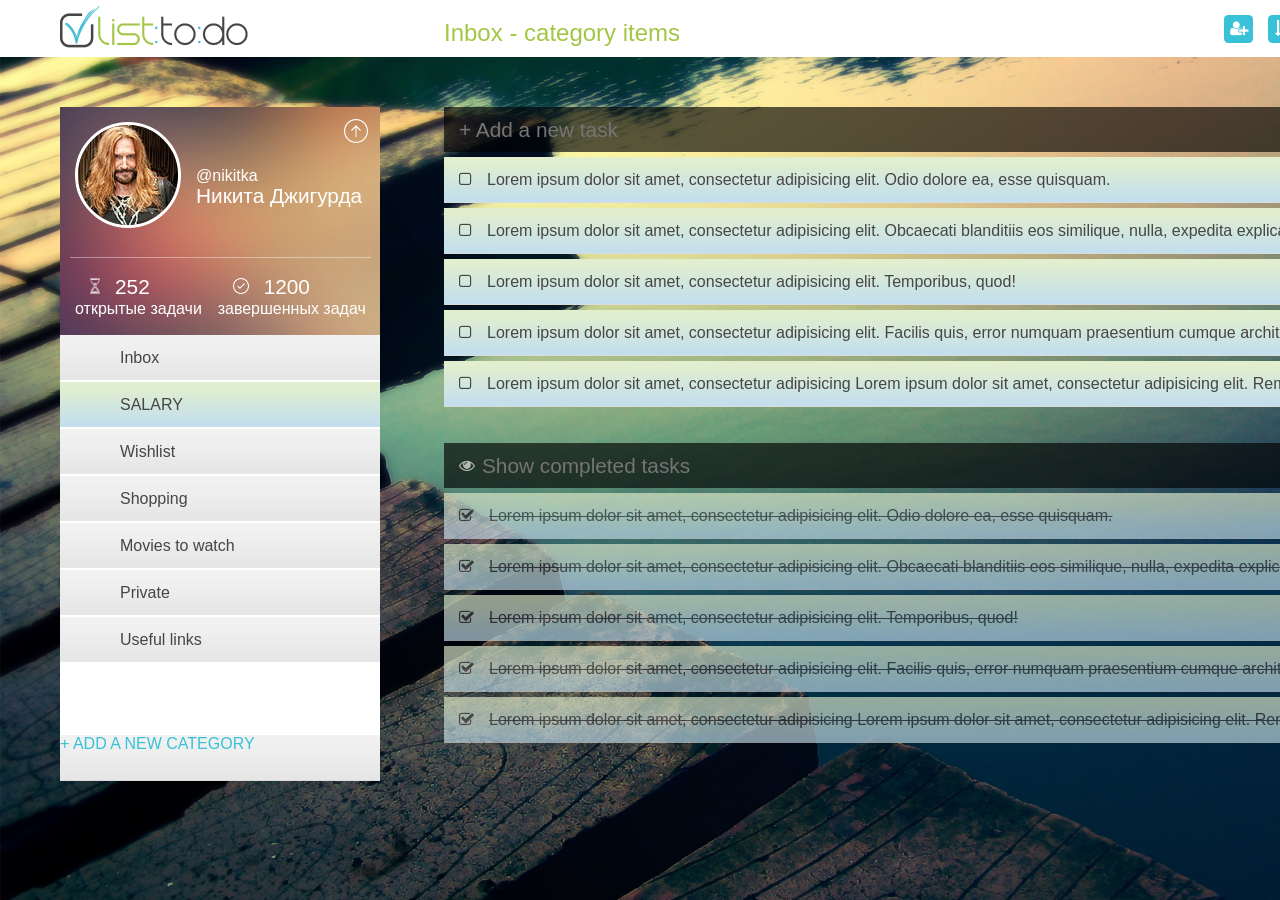
==== index.html @ cacc38ab "Merge branch 'master' into develop_dima" ====
<!DOCTYPE html>
<html lang="en">
<head>
	<meta charset="UTF-8">
	<title>list:to:do</title>
	<link rel="stylesheet" href="style.css">
	<link rel="shortcut icon" href="images/favicon.ico" type="image/x-icon" />
	<link rel="stylesheet" href="https://maxcdn.bootstrapcdn.com/font-awesome/4.4.0/css/font-awesome.min.css">
</head>
<body>
	<header>
		<div class="container">
			<div class="left_sidebar">
				<a href="index.html">
					<img src="images/logo.png" alt="logotype">
				</a>
			</div>
			<div class="workarea">
				<h1>Inbox - category items</h1>
				<div class="right_top_sidebar">
					<i class="fa fa-user-plus"></i>
					<i class="fa fa-sort-alpha-asc"></i>
					<i class="fa fa-ellipsis-h"></i>
				</div>
			</div>
		</div>
	</header>
	<div class="container">
		<div class="left_sidebar">
			<div class="profile_info">
				<div class="profile_photo">
					<a href="#" class="profile_img"><img src="images/nikitka.jpg" alt="profile_img"></a>
					<a href="#" class="toggle_profile"><img src="images/arrow_up.png" alt=""></a>
				</div>
				<div class="user_name">
					<span>@nikitka</span>
					<h1>Никита Джигурда</h1>
				</div>
				<div class="additional_info">
					<div class="left_add">
						<img src="images/sand.png" alt=""><b>252</b><br>
						<span>открытые задачи</span>
					</div>
					<div class="right_add">
						<img src="images/round.png" alt=""><b>1200</b><br>
						<span>завершенных задач</span>
					</div>
				</div>
			</div>
			<div class="categories">
				<ul>
					<li>
						<div>Inbox</div>
					</li>
					<li class="active_category">
						<div>Salary</div>
					</li>
					<li>
						<div>Wishlist</div>
					</li>
					<li>
						<div>Shopping</div>
					</li>
					<li>
						<div>Movies to watch</div>
					</li>
					<li>
						<div>Private</div>
					</li>
					<li>
						<div>Useful links</div>
					</li>
				</ul>
			</div>
			<div class="add_category">
				<a href="#">
					+ add a new category
				</a>				
			</div>
		</div>
		<div class="workarea">
			<div class="main">
				<div>
					<input type="text" name="add_task" class="add_task" placeholder="+ Add a new task">
					<ul class="incoming">
						<li>
							<div id="inbox"><i class="fa fa-square-o"></i>Lorem ipsum dolor sit amet, consectetur adipisicing elit. Odio dolore ea, esse quisquam. </div>
						</li>
						<li>
							<div><i class="fa fa-square-o"></i>Lorem ipsum dolor sit amet, consectetur adipisicing elit. Obcaecati blanditiis eos similique, nulla, expedita explicabo.</div>
						</li>
						<li>
							<div><i class="fa fa-square-o"></i>Lorem ipsum dolor sit amet, consectetur adipisicing elit. Temporibus, quod!</div>
						</li>
						<li>
							<div><i class="fa fa-square-o"></i>Lorem ipsum dolor sit amet, consectetur adipisicing elit. Facilis quis, error numquam praesentium cumque architecto.</div>
						</li>
						<li>
							<div><i class="fa fa-square-o"></i>Lorem ipsum dolor sit amet, consectetur adipisicing Lorem ipsum dolor sit amet, consectetur adipisicing elit. Rem, totam.</div>
						</li>
					</ul><br>
					<i class="fa fa-eye"></i><input type="text" name="add_task" class="display_task" placeholder="Show completed tasks">
					<ul class="completed">
						<li>
							<div><i class="fa fa-check-square-o"></i>Lorem ipsum dolor sit amet, consectetur adipisicing elit. Odio dolore ea, esse quisquam. </div>
						</li>
						<li>
							<div><i class="fa fa-check-square-o"></i>Lorem ipsum dolor sit amet, consectetur adipisicing elit. Obcaecati blanditiis eos similique, nulla, expedita explicabo.</div>
						</li>
						<li>
							<div><i class="fa fa-check-square-o"></i>Lorem ipsum dolor sit amet, consectetur adipisicing elit. Temporibus, quod!</div>
						</li>
						<li>
							<div><i class="fa fa-check-square-o"></i>Lorem ipsum dolor sit amet, consectetur adipisicing elit. Facilis quis, error numquam praesentium cumque architecto.</div>
						</li>
						<li>
							<div><i class="fa fa-check-square-o"></i>Lorem ipsum dolor sit amet, consectetur adipisicing Lorem ipsum dolor sit amet, consectetur adipisicing elit. Rem, totam.</div>
						</li>
					</ul><br>
				</div>
				<div>
					
				</div>
			</div>
			<div class="right_sidebar">
			
			</div>
		</div>
	</div>
</body>
</html>
---- style.css ----
/* --- CSS reset --- */

body, div, dl, dt, dd, ul, ol, li, h1, h2, h3, h4, h5, h6, pre,  
form, fieldset, input, p, blockquote, table, th, td, embed, object { 
  padding: 0; 
  margin: 0;  
  } 
table { 
  border-collapse: collapse; 
  border-spacing: 0; 
  } 
fieldset, img, abbr { 
  border: 0; 
  } 
address, caption, cite, code, dfn, em,  
h1, h2, h3, h4, h5, h6, strong, th, var { 
  font-weight: normal; 
  font-style: normal; 
  } 
ul { 
  list-style: none; 
  } 
caption, th { 
  text-align: left; 
  } 
h1, h2, h3, h4, h5, h6 { 
  font-size: 1.0em; 
  } 
q:before, q:after { 
  content: ''; 
  } 
a, ins { 
  text-decoration: none; 
  } 


/* --- end reset --- */

@import url(http://fonts.googleapis.com/css?family=Roboto+Condensed:400,300,700,400italic&subset=latin,cyrillic-ext);

body {
	font-family: 'Roboto Condensed', sans-serif;
	color: #39C2D7;
	background: url(images/wp.jpg) #fff  no-repeat fixed;
	background-size: cover;
	min-width: 1400px;
}

header {
	background: #fff;
	margin-bottom: 50px;
	width: 100%;
	float: left;
}

.container {
	position: relative;
	width: 1280px;
	left: 50%;
	margin-left: -640px;
}

.left_sidebar {
	float: left;
	width: 25%;
	background: #fff;
	margin-right: 5%;
}

header .left_sidebar img {
	padding: 5px 0;
}

.workarea {
	background: #fff;
	width: 70%;
	float: left;
}

.workarea h1 {
	font-weight: 300;
	font-size: 1.5em;
	float: left;
	margin-top: 19px;
	color: #A3C644;
}

.right_top_sidebar {
	float: right;
	margin: 0;
}

.right_top_sidebar i {
	margin: 15px 0 0 10px ;
	height: 21px;
	width: 23px;
	color: #fff;
	padding: 5px 3px 2px;
	text-align: center;
	vertical-align: center;
	background: #39C2D7;
	border-radius: 15%;
}

.right_top_sidebar i:hover {
	background: #A3C644;
}

.right_sidebar {
	display: none;
	float: right;
	width: 75%;
}

.profile_info {
	background: url(images/profile_bg.jpg) no-repeat;
	background-size: cover;
	width: 100%;
	color: #fff;
	font-weight: lighter;
	float: left;
	clear: left;
}

.profile_img {
	float: left;
}

.profile_img img {
	width: 100px;
	height: 100px;
	border-radius: 150px;
	-webkit-border-radius: 150px;
	-moz-border-radius: 150px;
	border: 3px solid #fff;
	margin: 15px;
}

.toggle_profile img {
	float: right;
	margin: 12px;
}

.user_name {
	float: left;
	padding-top: 12px;
}

.user_name h1 {
	font-size: 1.3em;
	font-weight: lighter;
	line-height:  22px;
}

.additional_info {
	float: left;
	border-top: 1px solid rgba(255, 255, 255, .4);
	clear: left;
	margin: 10px;
	width: 94%;
	font-size: 1em;
}

.additional_info b {
	font-weight: lighter;
	font-size: 1.3em;
}

.additional_info img {
	margin: 5px 15px 0 15px;
}

.left_add, .right_add {
	line-height: 20px;
	margin: 15px 5px 6px 5px;
}

.left_add {
	float:left;
}

.right_add {
	float:right;
}

.categories {
	clear: left;
	min-height: 400px;
}

.categories li {
	background: url(images/gradient.png);
	color: #464547;
	font-weight: lighter;
	line-height: 45px;
	margin-top: 2px;
	padding-left: 60px;
}

.categories li:hover {
	text-transform: uppercase;
	color: #A3C644;
}

.add_category a{
	background: url(images/gradient.png);
	display: inline-block;
	width: 100%;
	height: 46px;
	color: #39C2D7;
	text-transform: uppercase;
}

li.active_category {
	background: url(images/act_gradient.png);
	text-transform: uppercase;
}

.workarea {
	background: none;
}

.add_task, .display_task {
	background: rgba(0, 0 , 0 , .65);
	height: 45px;
	border: none;
	color: #fff;
	padding-left: 15px;
	font-size: 1.3em;
	width: 100%;
}

input.display_task::-webkit-input-placeholder { /* WebKit browsers */
	padding-left: 23px;
}
input.display_task:-moz-placeholder { /* Mozilla Firefox 4 to 18 */

}
input.display_task::-moz-placeholder { /* Mozilla Firefox 19+ */
  line-height: 1.5em;
}
input.display_task:-ms-input-placeholder { /* Internet Explorer 10+ */
  line-height: 1.5em;
}

.add_task:focus, .display_task:focus {
	outline: 0;
	color: rgba(57,194,215, .8);
	box-shadow: 0 0 10px rgb(57,194,215);
}

.incoming li {
	background: url(images/act_gradient.png);
	height: 46px;
	margin-top: 5px;
	line-height: 45px;
	padding-left: 15px;
	width: 100%;
	color: #464547;
}

.incoming i {
	margin-right: 15px;
}

.completed li {
	opacity: 0.65;	
	background: url(images/act_gradient.png);
	height: 46px;
	margin-top: 5px;
	line-height: 45px;
	padding-left: 15px;
	width: 100%;
	color: #464547;
	text-decoration: line-through;
}

.completed i {
	margin-right: 15px;
}

i.fa-eye {
	color: #fff;
	top: 32px;
	left: 15px;
	position: relative;
	color: rgba(255, 255, 255, .65);
}
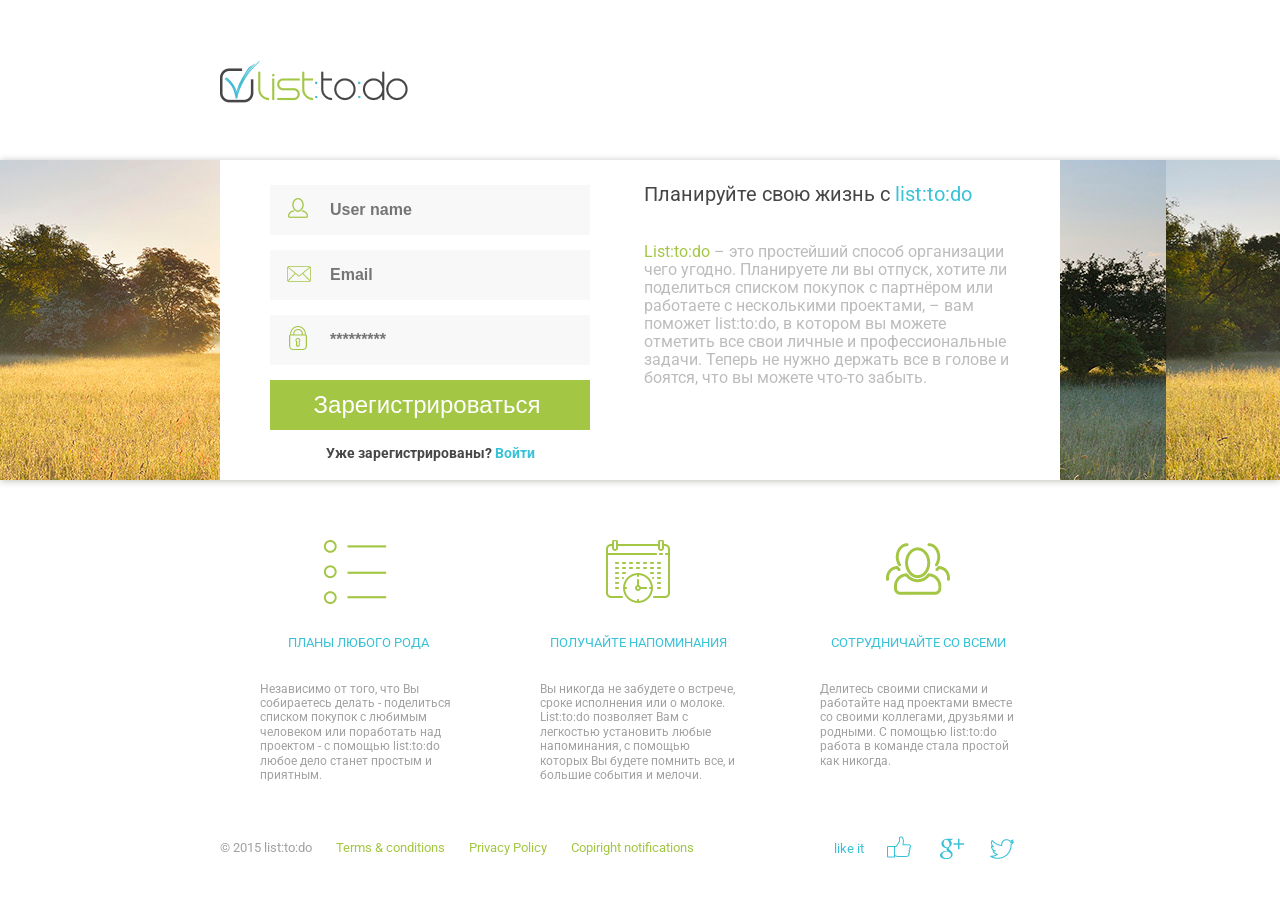
==== commit 977f2ebc: "login page added" ====
--- a/index.html
+++ b/index.html
@@ -3,129 +3,60 @@
 <head>
 	<meta charset="UTF-8">
 	<title>list:to:do</title>
-	<link rel="stylesheet" href="style.css">
+	<link rel="stylesheet" href="main.css">
+	<link href='http://fonts.googleapis.com/css?family=Roboto' rel='stylesheet' type='text/css'>
 	<link rel="shortcut icon" href="images/favicon.ico" type="image/x-icon" />
-	<link rel="stylesheet" href="https://maxcdn.bootstrapcdn.com/font-awesome/4.4.0/css/font-awesome.min.css">
 </head>
 <body>
-	<header>
-		<div class="container">
-			<div class="left_sidebar">
-				<a href="index.html">
-					<img src="images/logo.png" alt="logotype">
-				</a>
-			</div>
-			<div class="workarea">
-				<h1>Inbox - category items</h1>
-				<div class="right_top_sidebar">
-					<i class="fa fa-user-plus"></i>
-					<i class="fa fa-sort-alpha-asc"></i>
-					<i class="fa fa-ellipsis-h"></i>
-				</div>
-			</div>
-		</div>
-	</header>
-	<div class="container">
-		<div class="left_sidebar">
-			<div class="profile_info">
-				<div class="profile_photo">
-					<a href="#" class="profile_img"><img src="images/nikitka.jpg" alt="profile_img"></a>
-					<a href="#" class="toggle_profile"><img src="images/arrow_up.png" alt=""></a>
-				</div>
-				<div class="user_name">
-					<span>@nikitka</span>
-					<h1>Никита Джигурда</h1>
-				</div>
-				<div class="additional_info">
-					<div class="left_add">
-						<img src="images/sand.png" alt=""><b>252</b><br>
-						<span>открытые задачи</span>
-					</div>
-					<div class="right_add">
-						<img src="images/round.png" alt=""><b>1200</b><br>
-						<span>завершенных задач</span>
-					</div>
-				</div>
-			</div>
-			<div class="categories">
+	<div class="header"><img src="images/logo.png" alt=""></div>
+	<div class="center">
+		<div class="center-container">
+			<div class="register-form">
+				<input type="text" placeholder="User name" \>
+				<input type="email" placeholder="Email" \>
+				<input type="password" placeholder="*********" \>
+				<input type="Submit" value="Зарегистрироваться" class="submit"\>
+				<div class = "question">Уже зарегистрированы? <a href="">Войти</a></div>
+			</div><!-- .login-form -->
+			<div class="info">
+				<h1>Планируйте свою жизнь с <span>list:to:do</span></h1>
+				<p><span>List:to:do</span> – это простейший способ организации чего угодно. Планируете ли вы отпуск, хотите ли поделиться списком покупок с партнёром или работаете с несколькими проектами, – вам поможет list:to:do, в котором вы можете отметить все свои личные и профессиональные задачи. Теперь не нужно держать все в голове и боятся, что вы можете что-то забыть.</p>
+			</div> <!-- .info -->
+		</div> <!-- .center-container -->
+	</div> <!-- .container -->
+
+	<div class="bottom">
+		<div class="thumb">
+			<div class="img"></div>
+			<h1>Планы любого рода</h1>
+			<p>Независимо от того, что Вы собираетесь делать - поделиться списком покупок с любимым человеком или поработать над проектом - с помощью list:to:do любое дело станет простым и приятным.</p>
+		</div> <!-- .thumb -->
+		<div class="thumb">
+			<div class="img"></div>
+			<h1>Получайте напоминания</h1>
+			<p>Вы никогда не забудете о встрече, сроке исполнения или о молоке. List:to:do позволяет Вам с легкостью установить любые напоминания, с помощью которых Вы будете помнить все, и большие события и мелочи.</p>
+		</div> <!-- .thumb -->
+		<div class="thumb">
+			<div class="img"></div>
+			<h1>Сотрудничайте со всеми</h1>
+			<p>Делитесь своими списками и работайте над проектами вместе со своими коллегами, друзьями и родными. С помощью list:to:do  работа в команде стала простой как никогда.</p>
+		</div> <!-- .thumb -->
+	</div> <!-- .bottom -->
+	<footer>
+		<ul>
+			<li class="copyright">&#169; 2015 list:to:do</li>
+			<li>Terms &amp; conditions</li>
+			<li>Privacy Policy</li>
+			<li>Copiright notifications</li>
+			<li>
 				<ul>
-					<li>
-						<div>Inbox</div>
-					</li>
-					<li class="active_category">
-						<div>Salary</div>
-					</li>
-					<li>
-						<div>Wishlist</div>
-					</li>
-					<li>
-						<div>Shopping</div>
-					</li>
-					<li>
-						<div>Movies to watch</div>
-					</li>
-					<li>
-						<div>Private</div>
-					</li>
-					<li>
-						<div>Useful links</div>
-					</li>
+					<li class="like">like it</li>
+					<li class="social"></li>
+					<li class="social"></li>
+					<li class="social"></li>
 				</ul>
-			</div>
-			<div class="add_category">
-				<a href="#">
-					+ add a new category
-				</a>				
-			</div>
-		</div>
-		<div class="workarea">
-			<div class="main">
-				<div>
-					<input type="text" name="add_task" class="add_task" placeholder="+ Add a new task">
-					<ul class="incoming">
-						<li>
-							<div id="inbox"><i class="fa fa-square-o"></i>Lorem ipsum dolor sit amet, consectetur adipisicing elit. Odio dolore ea, esse quisquam. </div>
-						</li>
-						<li>
-							<div><i class="fa fa-square-o"></i>Lorem ipsum dolor sit amet, consectetur adipisicing elit. Obcaecati blanditiis eos similique, nulla, expedita explicabo.</div>
-						</li>
-						<li>
-							<div><i class="fa fa-square-o"></i>Lorem ipsum dolor sit amet, consectetur adipisicing elit. Temporibus, quod!</div>
-						</li>
-						<li>
-							<div><i class="fa fa-square-o"></i>Lorem ipsum dolor sit amet, consectetur adipisicing elit. Facilis quis, error numquam praesentium cumque architecto.</div>
-						</li>
-						<li>
-							<div><i class="fa fa-square-o"></i>Lorem ipsum dolor sit amet, consectetur adipisicing Lorem ipsum dolor sit amet, consectetur adipisicing elit. Rem, totam.</div>
-						</li>
-					</ul><br>
-					<i class="fa fa-eye"></i><input type="text" name="add_task" class="display_task" placeholder="Show completed tasks">
-					<ul class="completed">
-						<li>
-							<div><i class="fa fa-check-square-o"></i>Lorem ipsum dolor sit amet, consectetur adipisicing elit. Odio dolore ea, esse quisquam. </div>
-						</li>
-						<li>
-							<div><i class="fa fa-check-square-o"></i>Lorem ipsum dolor sit amet, consectetur adipisicing elit. Obcaecati blanditiis eos similique, nulla, expedita explicabo.</div>
-						</li>
-						<li>
-							<div><i class="fa fa-check-square-o"></i>Lorem ipsum dolor sit amet, consectetur adipisicing elit. Temporibus, quod!</div>
-						</li>
-						<li>
-							<div><i class="fa fa-check-square-o"></i>Lorem ipsum dolor sit amet, consectetur adipisicing elit. Facilis quis, error numquam praesentium cumque architecto.</div>
-						</li>
-						<li>
-							<div><i class="fa fa-check-square-o"></i>Lorem ipsum dolor sit amet, consectetur adipisicing Lorem ipsum dolor sit amet, consectetur adipisicing elit. Rem, totam.</div>
-						</li>
-					</ul><br>
-				</div>
-				<div>
-					
-				</div>
-			</div>
-			<div class="right_sidebar">
-			
-			</div>
-		</div>
-	</div>
+			</li>
+		</ul>
+	</footer>
 </body>
-</html>+</html>	
--- a/main.css
+++ b/main.css
@@ -0,0 +1,239 @@
+
+/*					CSS-RESET					*/
+
+html, body, div, span, applet, object, iframe,
+h1, h2, h3, h4, h5, h6, p, blockquote, pre,
+a, abbr, acronym, address, big, cite, code,
+del, dfn, em, img, ins, kbd, q, s, samp,
+small, strike, strong, sub, sup, tt, var,
+b, u, i, center,
+dl, dt, dd, ol, ul, li,
+fieldset, form, label, legend,
+table, caption, tbody, tfoot, thead, tr, th, td,
+article, aside, canvas, details, embed, 
+figure, figcaption, footer, header, hgroup, 
+menu, nav, output, ruby, section, summary,
+time, mark, audio, video {
+	margin: 0;
+	padding: 0;
+	border: 0;
+	font-size: 100%;
+	font: inherit;
+	vertical-align: baseline;
+}
+/* HTML5 display-role reset for older browsers */
+article, aside, details, figcaption, figure, 
+footer, header, hgroup, menu, nav, section {
+	display: block;
+}
+body {
+	line-height: 1;
+}
+ol, ul {
+	list-style: none;
+}
+
+/*					MAIN					*/
+
+@import url(http://fonts.googleapis.com/css?family=Roboto+Condensed:400,300,700,400italic&subset=latin,cyrillic-ext);
+
+body{
+	margin: 0;
+	padding: 0;
+	font-family: "Roboto", Arial;
+}
+
+.header{
+	width: 840px;
+	margin: 60px auto 45px;
+	height: 55px;
+}
+
+.center{
+	background: rgb(229, 229, 229) url(images/loginBG.jpg) -200px -200px;
+	box-shadow: 0px 1px 7.6px 0.4px rgba(32, 22, 0, 0.32);
+	height: 320px;
+}
+
+.center-container{
+	margin: 0 auto 80px;
+	width: 840px;
+	height: 320px;
+	background: #fff;
+	padding-top: 25px;
+	box-sizing: border-box;
+}
+
+.register-form{
+	display: inline-block;
+	width: 320px;
+	margin: 0 50px;
+}
+
+.register-form input {
+	font-size: 16px;
+	color: rgb(70, 69, 71);
+	line-height: 1.2;
+	padding-left: 60px;
+	box-sizing: border-box;
+	border: none;
+	width: 320px;
+	height: 50px;
+	background: #f8f8f8 url(images/icons1.png) no-repeat 16px 13px;
+	font-weight: bold;
+	margin-bottom: 15px;
+}
+
+.register-form input:nth-child(2){
+	background-position: 16px -44px;
+}
+
+.register-form input:nth-child(3){
+	background-position: 16px -105px;
+}
+
+.register-form .submit{
+	background: #a3c644;
+	font-size: 24px;
+	color: rgb(255, 255, 255);
+	padding-left: 0;
+	text-align: center;
+	font-weight: normal;
+	cursor: pointer;
+}
+
+.register-form .question{
+	text-align: center;
+	font-size: 14px;
+	color: rgb(70, 69, 71);
+	line-height: 1.2;
+	font-weight: bold;
+}
+
+.register-form a{
+	text-decoration: none;
+	color: #39c2d7;
+}
+
+
+.info{
+	widows: 370px;
+	display: inline-block;
+	vertical-align: top;
+}
+
+.info h1{
+	font-size: 20px;
+	color: rgb(70, 69, 71);
+	line-height: 0.9;
+	margin-bottom: 40px;
+}
+
+.info span{
+	color: #39c2d7;
+}
+
+.info p span{
+	color: #a3c644;
+}
+
+.info p {
+	font-size: 16px;
+	color: #bdbcbc;
+	line-height: 1.125;
+	width: 370px;
+}
+
+.bottom{
+	width: 840px;
+	margin: 60px auto;
+	height: 235px;
+	padding: 0;
+
+}
+
+.thumb{
+	display: inline-block;
+	vertical-align: top;
+	width: 196px;
+	height: 250px;
+	margin: 0 40px;
+}
+
+.thumb .img{
+	background: url(images/icons2.png) no-repeat 10px 0;
+	width: 90px;
+	height: 65px;
+	margin: 0 auto 30px;
+}
+
+.thumb:nth-child(2) .img{
+	background-position: 13px -120px;
+}
+
+.thumb:nth-child(3) .img{
+	background-position: 13px -235px;
+}
+
+.thumb h1{
+	font-size: 13px;
+	color: rgb(57, 194, 215);
+	text-transform: uppercase;
+	line-height: 1.286;
+	text-align: center;
+	margin-bottom: 30px;
+}
+
+.thumb p{
+	font-size: 12px;
+	color: rgb(161, 161, 161);
+	line-height: 1.2;
+}
+
+footer{
+	width: 840px;
+	height: 25px;
+	margin: 0 auto 30px;
+}
+
+footer li{
+	display: inline-block;
+	height: 25px;
+	margin-right: 20px;
+	font-size: 13px;
+	color: #a3c644;
+	line-height: 25px;
+	vertical-align: middle;
+
+}
+
+footer .copyright{
+	color: rgb(161, 161, 161);
+}
+
+
+
+footer li:last-child{
+	float: right;
+}
+
+footer .like{
+	color: rgb(57, 194, 215);
+}
+
+footer .social{
+	display: inline-block;
+	margin-right: 25px;
+	width: 25px;
+	height: 25px;
+	background: url(images/icons3.png) no-repeat;
+}
+
+footer .social:nth-child(3){
+	background-position: 0 -50px;
+}
+
+footer .social:nth-child(4){
+	background-position: 0 -100px;
+}
+
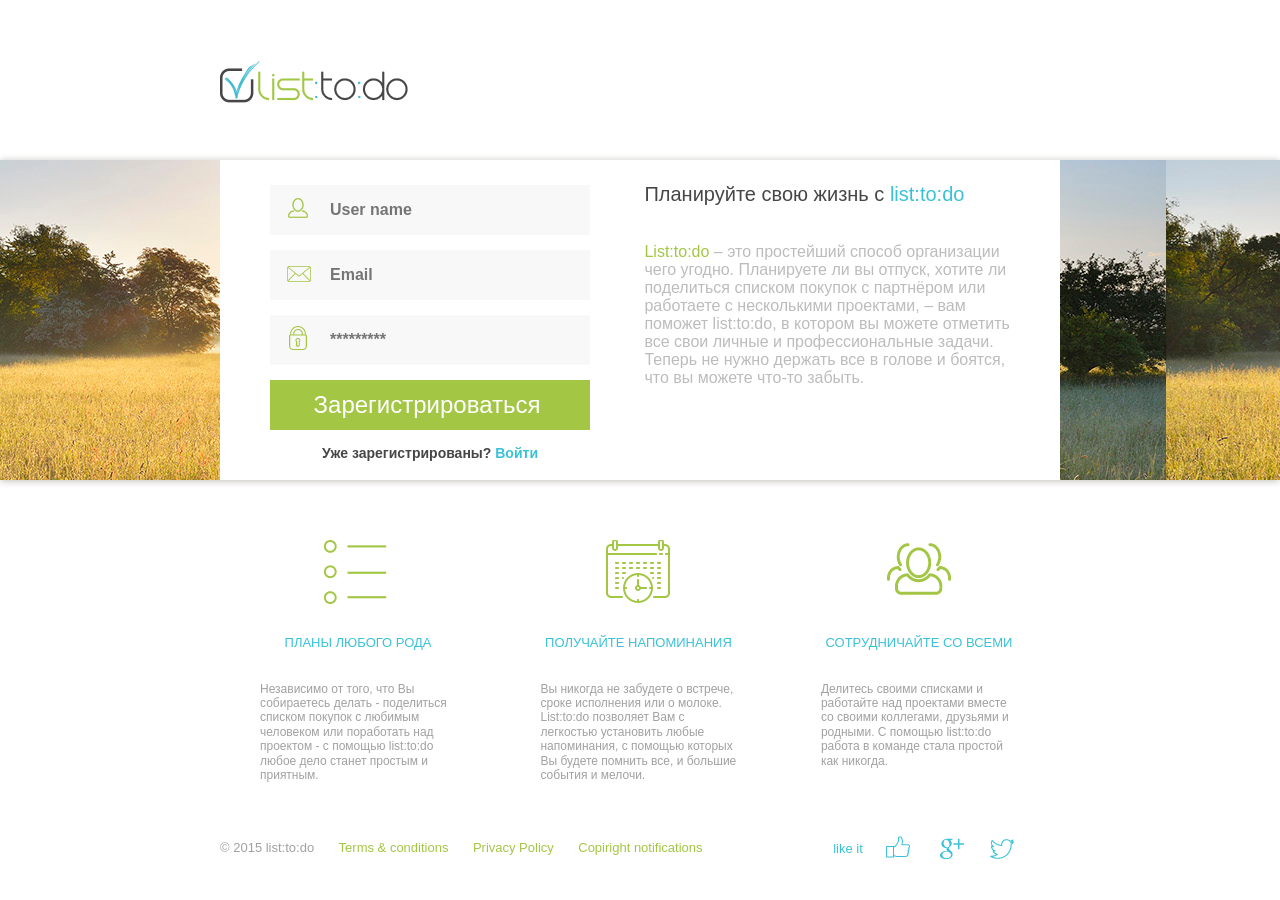
==== commit ec1929c3: "added login-form" ====
--- a/index.html
+++ b/index.html
@@ -5,19 +5,27 @@
 	<title>list:to:do</title>
 	<link rel="stylesheet" href="main.css">
 	<link href='http://fonts.googleapis.com/css?family=Roboto' rel='stylesheet' type='text/css'>
-	<link rel="shortcut icon" href="images/favicon.ico" type="image/x-icon" />
+	<link rel="shortcut icon" type="image/x-icon" href="images/favicon.ico">
 </head>
 <body>
 	<div class="header"><img src="images/logo.png" alt=""></div>
 	<div class="center">
 		<div class="center-container">
-			<div class="register-form">
-				<input type="text" placeholder="User name" \>
-				<input type="email" placeholder="Email" \>
-				<input type="password" placeholder="*********" \>
-				<input type="Submit" value="Зарегистрироваться" class="submit"\>
-				<div class = "question">Уже зарегистрированы? <a href="">Войти</a></div>
-			</div><!-- .login-form -->
+			<div class="form">
+				<div class="register-form">
+					<input type="text" placeholder="User name" \>
+					<input class = "email" type="email" placeholder="Email" \>
+					<input  class = "password" type="password" placeholder="*********" \>
+					<input type="Submit" value="Зарегистрироваться" class="submit"\>
+					<div class = "question">Уже зарегистрированы? <a href="">Войти</a></div>
+				</div><!-- .register-form -->
+				<div class="login-form">
+					<input type="text" placeholder="User name" \>
+					<input class = "password" type="password" placeholder="*********" \>
+					<input type="Submit" value="Войти" class="submit"\>
+					<div class = "question">Еще не зарегистрированы? <a href="">Зараегестрироваться</a></div>
+				</div><!-- .login-form -->
+			</div>
 			<div class="info">
 				<h1>Планируйте свою жизнь с <span>list:to:do</span></h1>
 				<p><span>List:to:do</span> – это простейший способ организации чего угодно. Планируете ли вы отпуск, хотите ли поделиться списком покупок с партнёром или работаете с несколькими проектами, – вам поможет list:to:do, в котором вы можете отметить все свои личные и профессиональные задачи. Теперь не нужно держать все в голове и боятся, что вы можете что-то забыть.</p>
--- a/main.css
+++ b/main.css
@@ -40,7 +40,7 @@
 body{
 	margin: 0;
 	padding: 0;
-	font-family: "Roboto", Arial;
+	font-family: 'Roboto Condensed', sans-serif;
 }
 
 .header{
@@ -64,13 +64,17 @@
 	box-sizing: border-box;
 }
 
-.register-form{
+.form{
 	display: inline-block;
 	width: 320px;
 	margin: 0 50px;
 }
 
-.register-form input {
+.form .login-form{
+	display: none;
+}
+
+.form input {
 	font-size: 16px;
 	color: rgb(70, 69, 71);
 	line-height: 1.2;
@@ -84,15 +88,15 @@
 	margin-bottom: 15px;
 }
 
-.register-form input:nth-child(2){
+.form .email{
 	background-position: 16px -44px;
 }
 
-.register-form input:nth-child(3){
+.form .password{
 	background-position: 16px -105px;
 }
 
-.register-form .submit{
+.form .submit{
 	background: #a3c644;
 	font-size: 24px;
 	color: rgb(255, 255, 255);
@@ -102,7 +106,7 @@
 	cursor: pointer;
 }
 
-.register-form .question{
+.form .question{
 	text-align: center;
 	font-size: 14px;
 	color: rgb(70, 69, 71);
@@ -110,7 +114,7 @@
 	font-weight: bold;
 }
 
-.register-form a{
+.form a{
 	text-decoration: none;
 	color: #39c2d7;
 }
@@ -149,7 +153,6 @@
 	margin: 60px auto;
 	height: 235px;
 	padding: 0;
-
 }
 
 .thumb{
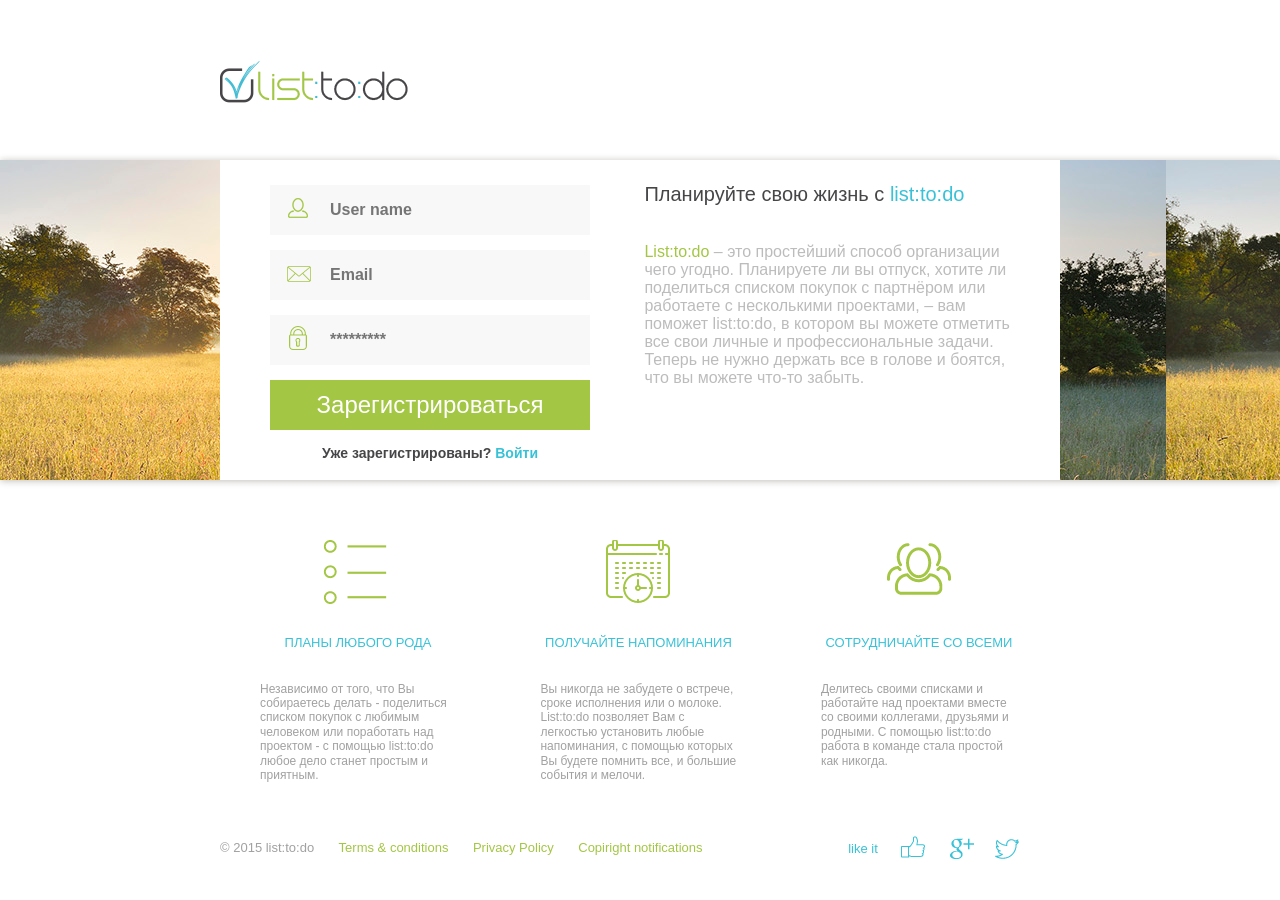
==== commit 04c60855: "login-register slide" ====
--- a/index.html
+++ b/index.html
@@ -1,30 +1,33 @@
 <!DOCTYPE html>
-<html lang="en">
+<html>
 <head>
 	<meta charset="UTF-8">
 	<title>list:to:do</title>
 	<link rel="stylesheet" href="main.css">
-	<link href='http://fonts.googleapis.com/css?family=Roboto' rel='stylesheet' type='text/css'>
 	<link rel="shortcut icon" type="image/x-icon" href="images/favicon.ico">
 </head>
 <body>
-	<div class="header"><img src="images/logo.png" alt=""></div>
+	<div class="header"><a href="#"><img src="images/logo.png" alt="" ></a></div>
 	<div class="center">
 		<div class="center-container">
 			<div class="form">
-				<div class="register-form">
-					<input type="text" placeholder="User name" \>
-					<input class = "email" type="email" placeholder="Email" \>
-					<input  class = "password" type="password" placeholder="*********" \>
-					<input type="Submit" value="Зарегистрироваться" class="submit"\>
-					<div class = "question">Уже зарегистрированы? <a href="">Войти</a></div>
-				</div><!-- .register-form -->
-				<div class="login-form">
-					<input type="text" placeholder="User name" \>
-					<input class = "password" type="password" placeholder="*********" \>
-					<input type="Submit" value="Войти" class="submit"\>
-					<div class = "question">Еще не зарегистрированы? <a href="">Зараегестрироваться</a></div>
-				</div><!-- .login-form -->
+				
+					<form action="todo.html" class="register-form" id="reg-form">
+						<input required type="text" placeholder="User name" \>
+						<input required class = "email" type="email" placeholder="Email" \>
+						<input required class = "password" type="password" placeholder="*********" \>
+						<input type="Submit" value="Зарегистрироваться" class="submit"\>
+						<div class = "question">Уже зарегистрированы? <a data-action=1 href="">Войти</a></div>
+					</form>
+				<!-- .register-form -->
+				
+					<form action="todo.html" class="login-form">
+						<input required type="text" placeholder="User name" \>
+						<input required class = "password" type="password" placeholder="*********" \>
+						<input type="Submit" value="Войти" class="submit"\>
+						<div class = "question">Еще не зарегистрированы? <a data-action=1 href="">Зараегестрироваться</a></div>
+					</form>
+				<!-- .login-form -->
 			</div>
 			<div class="info">
 				<h1>Планируйте свою жизнь с <span>list:to:do</span></h1>
@@ -52,19 +55,21 @@
 	</div> <!-- .bottom -->
 	<footer>
 		<ul>
-			<li class="copyright">&#169; 2015 list:to:do</li>
-			<li>Terms &amp; conditions</li>
-			<li>Privacy Policy</li>
-			<li>Copiright notifications</li>
+			<li>&#169; 2015 list:to:do</li>
+			<li><a href="#">Terms &amp; conditions</a></li>
+			<li><a href="#">Privacy Policy</a></li>
+			<li><a href="#">Copiright notifications</a></li>
 			<li>
 				<ul>
 					<li class="like">like it</li>
-					<li class="social"></li>
-					<li class="social"></li>
-					<li class="social"></li>
+					<li><a href="#" class="social"></a></li>
+					<li><a href="#" class="social social1"></a></li>
+					<li><a href="#" class="social social2"></a></li>
 				</ul>
 			</li>
 		</ul>
 	</footer>
+
+	<script src="main-igor.js"></script>
 </body>
 </html>	
--- a/main.css
+++ b/main.css
@@ -1,37 +1,38 @@
-
+ 
 /*					CSS-RESET					*/
 
-html, body, div, span, applet, object, iframe,
-h1, h2, h3, h4, h5, h6, p, blockquote, pre,
-a, abbr, acronym, address, big, cite, code,
-del, dfn, em, img, ins, kbd, q, s, samp,
-small, strike, strong, sub, sup, tt, var,
-b, u, i, center,
-dl, dt, dd, ol, ul, li,
-fieldset, form, label, legend,
-table, caption, tbody, tfoot, thead, tr, th, td,
-article, aside, canvas, details, embed, 
-figure, figcaption, footer, header, hgroup, 
-menu, nav, output, ruby, section, summary,
-time, mark, audio, video {
-	margin: 0;
-	padding: 0;
-	border: 0;
-	font-size: 100%;
-	font: inherit;
-	vertical-align: baseline;
-}
-/* HTML5 display-role reset for older browsers */
-article, aside, details, figcaption, figure, 
-footer, header, hgroup, menu, nav, section {
-	display: block;
-}
-body {
-	line-height: 1;
-}
-ol, ul {
-	list-style: none;
-}
+body, div, dl, dt, dd, ul, ol, li, h1, h2, h3, h4, h5, h6, pre,  
+form, fieldset, input, p, blockquote, table, th, td, embed, object { 
+  padding: 0; 
+  margin: 0;  
+  } 
+table { 
+  border-collapse: collapse; 
+  border-spacing: 0; 
+  } 
+fieldset, img, abbr { 
+  border: 0; 
+  } 
+address, caption, cite, code, dfn, em,  
+h1, h2, h3, h4, h5, h6, strong, th, var { 
+  font-weight: normal; 
+  font-style: normal; 
+  } 
+ul { 
+  list-style: none; 
+  } 
+caption, th { 
+  text-align: left; 
+  } 
+h1, h2, h3, h4, h5, h6 { 
+  font-size: 1.0em; 
+  } 
+q:before, q:after { 
+  content: ''; 
+  } 
+a, ins { 
+  text-decoration: none; 
+  } 
 
 /*					MAIN					*/
 
@@ -67,12 +68,25 @@
 .form{
 	display: inline-block;
 	width: 320px;
+	height: 280px;
 	margin: 0 50px;
-}
-
+	overflow: hidden;
+}
+
+.form .register-form,
 .form .login-form{
+	height: 280px;
+	margin-bottom: 20px;
+	transition: margin 2s;
+}
+
+.up{
+	margin-top: -300px;
+}
+
+/*.form .login-form{
 	display: none;
-}
+}*/
 
 .form input {
 	font-size: 16px;
@@ -204,20 +218,19 @@
 	height: 25px;
 	margin-right: 20px;
 	font-size: 13px;
-	color: #a3c644;
 	line-height: 25px;
 	vertical-align: middle;
-
-}
-
-footer .copyright{
 	color: rgb(161, 161, 161);
 }
 
+footer a{
+	color: #a3c644;
+}
 
 
 footer li:last-child{
 	float: right;
+	color: rgb(57, 194, 215);
 }
 
 footer .like{
@@ -226,17 +239,16 @@
 
 footer .social{
 	display: inline-block;
-	margin-right: 25px;
 	width: 25px;
 	height: 25px;
 	background: url(images/icons3.png) no-repeat;
 }
 
-footer .social:nth-child(3){
+footer .social1{
 	background-position: 0 -50px;
 }
 
-footer .social:nth-child(4){
+footer .social2{
 	background-position: 0 -100px;
 }
 
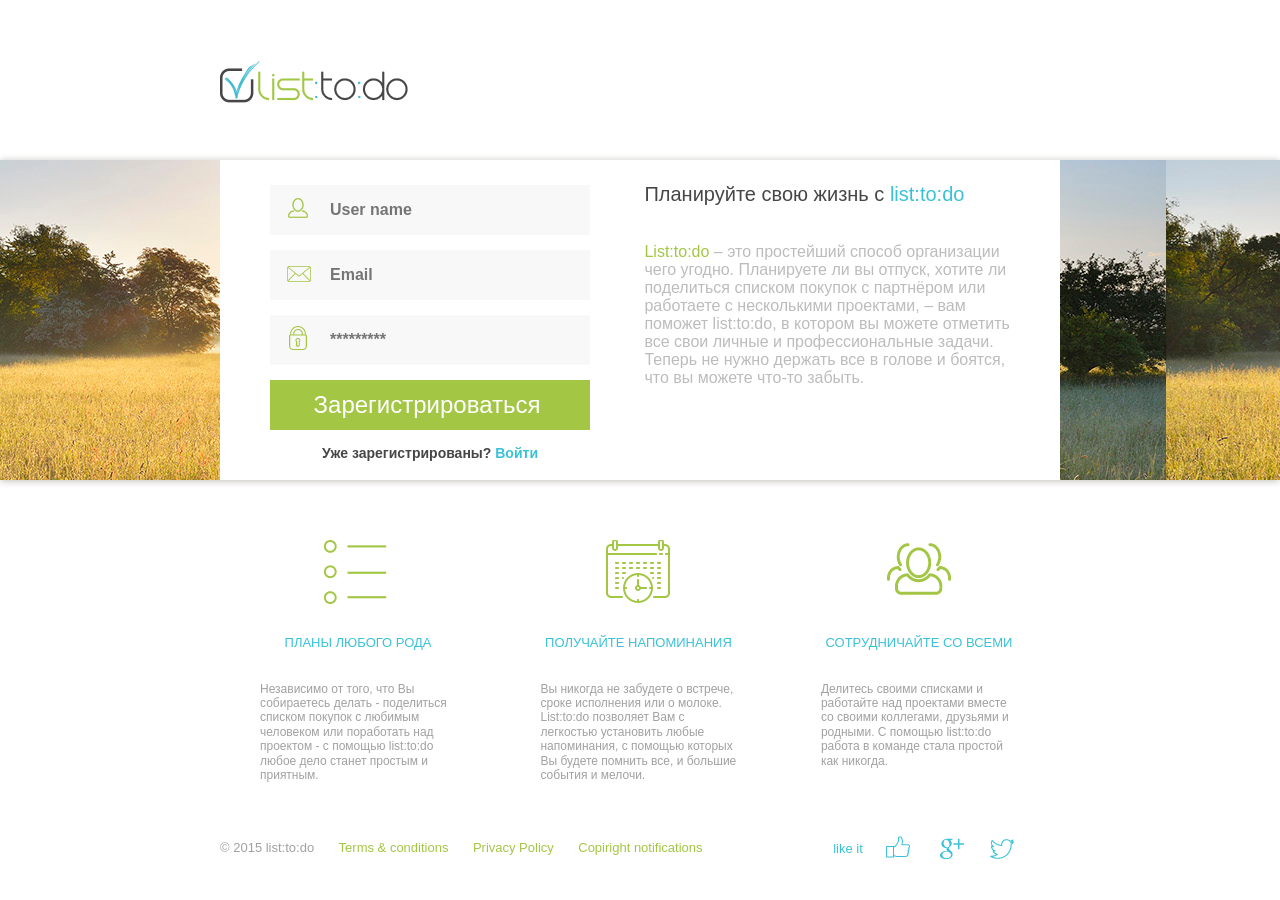
==== commit 843346ab: "Merge pull request #11 from fr-end/developer_igor Developer igor" ====
--- a/index.html
+++ b/index.html
@@ -1,33 +1,30 @@
 <!DOCTYPE html>
-<html>
+<html lang="en">
 <head>
 	<meta charset="UTF-8">
 	<title>list:to:do</title>
 	<link rel="stylesheet" href="main.css">
+	<link href='http://fonts.googleapis.com/css?family=Roboto' rel='stylesheet' type='text/css'>
 	<link rel="shortcut icon" type="image/x-icon" href="images/favicon.ico">
 </head>
 <body>
-	<div class="header"><a href="#"><img src="images/logo.png" alt="" ></a></div>
+	<div class="header"><img src="images/logo.png" alt=""></div>
 	<div class="center">
 		<div class="center-container">
 			<div class="form">
-				
-					<form action="todo.html" class="register-form" id="reg-form">
-						<input required type="text" placeholder="User name" \>
-						<input required class = "email" type="email" placeholder="Email" \>
-						<input required class = "password" type="password" placeholder="*********" \>
-						<input type="Submit" value="Зарегистрироваться" class="submit"\>
-						<div class = "question">Уже зарегистрированы? <a data-action=1 href="">Войти</a></div>
-					</form>
-				<!-- .register-form -->
-				
-					<form action="todo.html" class="login-form">
-						<input required type="text" placeholder="User name" \>
-						<input required class = "password" type="password" placeholder="*********" \>
-						<input type="Submit" value="Войти" class="submit"\>
-						<div class = "question">Еще не зарегистрированы? <a data-action=1 href="">Зараегестрироваться</a></div>
-					</form>
-				<!-- .login-form -->
+				<div class="register-form">
+					<input type="text" placeholder="User name" \>
+					<input class = "email" type="email" placeholder="Email" \>
+					<input  class = "password" type="password" placeholder="*********" \>
+					<input type="Submit" value="Зарегистрироваться" class="submit"\>
+					<div class = "question">Уже зарегистрированы? <a href="">Войти</a></div>
+				</div><!-- .register-form -->
+				<div class="login-form">
+					<input type="text" placeholder="User name" \>
+					<input class = "password" type="password" placeholder="*********" \>
+					<input type="Submit" value="Войти" class="submit"\>
+					<div class = "question">Еще не зарегистрированы? <a href="">Зараегестрироваться</a></div>
+				</div><!-- .login-form -->
 			</div>
 			<div class="info">
 				<h1>Планируйте свою жизнь с <span>list:to:do</span></h1>
@@ -55,21 +52,19 @@
 	</div> <!-- .bottom -->
 	<footer>
 		<ul>
-			<li>&#169; 2015 list:to:do</li>
-			<li><a href="#">Terms &amp; conditions</a></li>
-			<li><a href="#">Privacy Policy</a></li>
-			<li><a href="#">Copiright notifications</a></li>
+			<li class="copyright">&#169; 2015 list:to:do</li>
+			<li>Terms &amp; conditions</li>
+			<li>Privacy Policy</li>
+			<li>Copiright notifications</li>
 			<li>
 				<ul>
 					<li class="like">like it</li>
-					<li><a href="#" class="social"></a></li>
-					<li><a href="#" class="social social1"></a></li>
-					<li><a href="#" class="social social2"></a></li>
+					<li class="social"></li>
+					<li class="social"></li>
+					<li class="social"></li>
 				</ul>
 			</li>
 		</ul>
 	</footer>
-
-	<script src="main-igor.js"></script>
 </body>
 </html>	
--- a/main.css
+++ b/main.css
@@ -1,38 +1,37 @@
- 
+
 /*					CSS-RESET					*/
 
-body, div, dl, dt, dd, ul, ol, li, h1, h2, h3, h4, h5, h6, pre,  
-form, fieldset, input, p, blockquote, table, th, td, embed, object { 
-  padding: 0; 
-  margin: 0;  
-  } 
-table { 
-  border-collapse: collapse; 
-  border-spacing: 0; 
-  } 
-fieldset, img, abbr { 
-  border: 0; 
-  } 
-address, caption, cite, code, dfn, em,  
-h1, h2, h3, h4, h5, h6, strong, th, var { 
-  font-weight: normal; 
-  font-style: normal; 
-  } 
-ul { 
-  list-style: none; 
-  } 
-caption, th { 
-  text-align: left; 
-  } 
-h1, h2, h3, h4, h5, h6 { 
-  font-size: 1.0em; 
-  } 
-q:before, q:after { 
-  content: ''; 
-  } 
-a, ins { 
-  text-decoration: none; 
-  } 
+html, body, div, span, applet, object, iframe,
+h1, h2, h3, h4, h5, h6, p, blockquote, pre,
+a, abbr, acronym, address, big, cite, code,
+del, dfn, em, img, ins, kbd, q, s, samp,
+small, strike, strong, sub, sup, tt, var,
+b, u, i, center,
+dl, dt, dd, ol, ul, li,
+fieldset, form, label, legend,
+table, caption, tbody, tfoot, thead, tr, th, td,
+article, aside, canvas, details, embed, 
+figure, figcaption, footer, header, hgroup, 
+menu, nav, output, ruby, section, summary,
+time, mark, audio, video {
+	margin: 0;
+	padding: 0;
+	border: 0;
+	font-size: 100%;
+	font: inherit;
+	vertical-align: baseline;
+}
+/* HTML5 display-role reset for older browsers */
+article, aside, details, figcaption, figure, 
+footer, header, hgroup, menu, nav, section {
+	display: block;
+}
+body {
+	line-height: 1;
+}
+ol, ul {
+	list-style: none;
+}
 
 /*					MAIN					*/
 
@@ -68,25 +67,12 @@
 .form{
 	display: inline-block;
 	width: 320px;
-	height: 280px;
 	margin: 0 50px;
-	overflow: hidden;
-}
-
-.form .register-form,
+}
+
 .form .login-form{
-	height: 280px;
-	margin-bottom: 20px;
-	transition: margin 2s;
-}
-
-.up{
-	margin-top: -300px;
-}
-
-/*.form .login-form{
 	display: none;
-}*/
+}
 
 .form input {
 	font-size: 16px;
@@ -218,19 +204,20 @@
 	height: 25px;
 	margin-right: 20px;
 	font-size: 13px;
+	color: #a3c644;
 	line-height: 25px;
 	vertical-align: middle;
+
+}
+
+footer .copyright{
 	color: rgb(161, 161, 161);
 }
 
-footer a{
-	color: #a3c644;
-}
 
 
 footer li:last-child{
 	float: right;
-	color: rgb(57, 194, 215);
 }
 
 footer .like{
@@ -239,16 +226,17 @@
 
 footer .social{
 	display: inline-block;
+	margin-right: 25px;
 	width: 25px;
 	height: 25px;
 	background: url(images/icons3.png) no-repeat;
 }
 
-footer .social1{
+footer .social:nth-child(3){
 	background-position: 0 -50px;
 }
 
-footer .social2{
+footer .social:nth-child(4){
 	background-position: 0 -100px;
 }
 
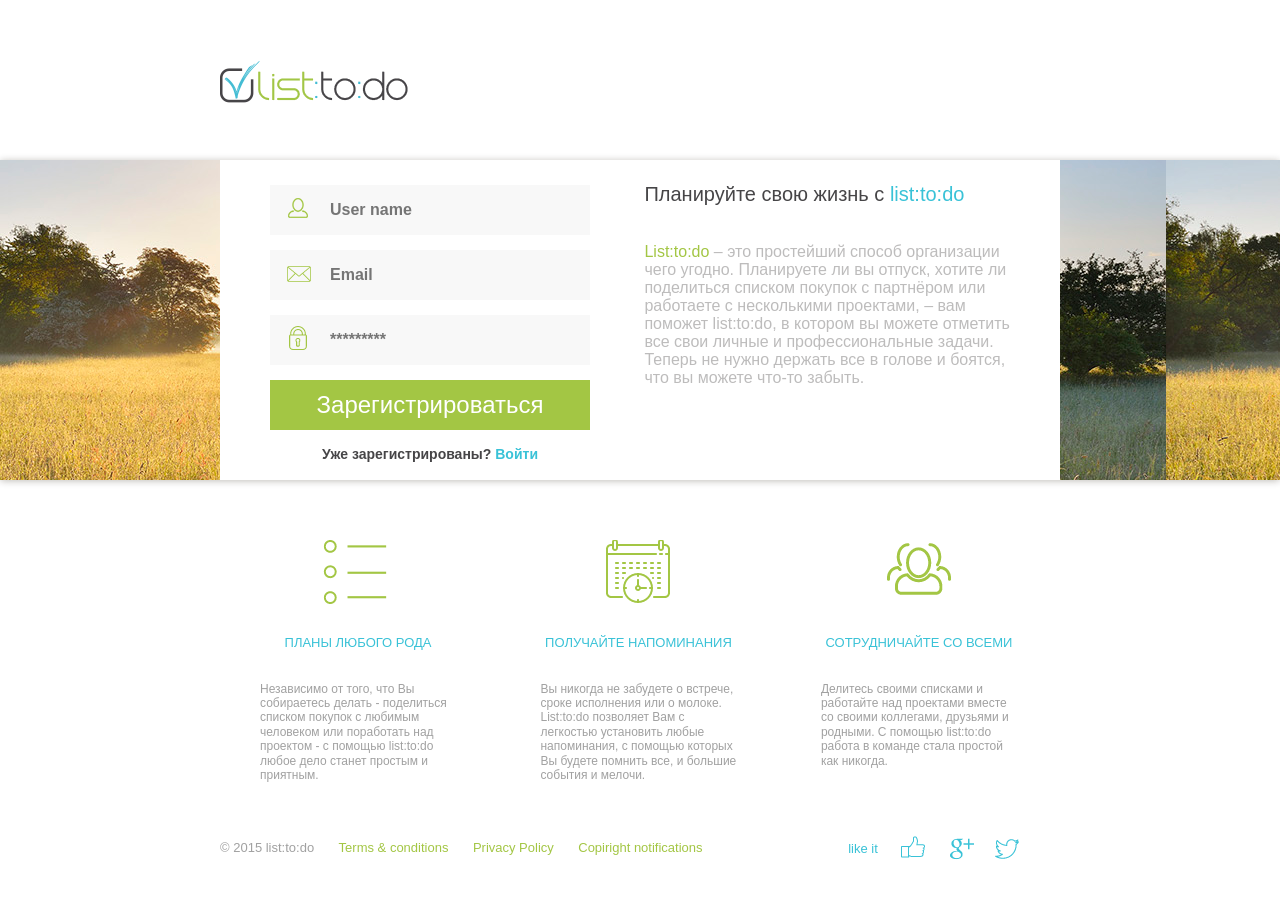
==== commit 5013eebf: "added login/register toggle" ====
--- a/index.html
+++ b/index.html
@@ -1,30 +1,33 @@
 <!DOCTYPE html>
-<html lang="en">
+<html>
 <head>
 	<meta charset="UTF-8">
 	<title>list:to:do</title>
 	<link rel="stylesheet" href="main.css">
-	<link href='http://fonts.googleapis.com/css?family=Roboto' rel='stylesheet' type='text/css'>
 	<link rel="shortcut icon" type="image/x-icon" href="images/favicon.ico">
 </head>
 <body>
-	<div class="header"><img src="images/logo.png" alt=""></div>
+	<div class="header"><a href="#"><img src="images/logo.png" alt="" ></a></div>
 	<div class="center">
 		<div class="center-container">
 			<div class="form">
-				<div class="register-form">
-					<input type="text" placeholder="User name" \>
-					<input class = "email" type="email" placeholder="Email" \>
-					<input  class = "password" type="password" placeholder="*********" \>
-					<input type="Submit" value="Зарегистрироваться" class="submit"\>
-					<div class = "question">Уже зарегистрированы? <a href="">Войти</a></div>
-				</div><!-- .register-form -->
-				<div class="login-form">
-					<input type="text" placeholder="User name" \>
-					<input class = "password" type="password" placeholder="*********" \>
-					<input type="Submit" value="Войти" class="submit"\>
-					<div class = "question">Еще не зарегистрированы? <a href="">Зараегестрироваться</a></div>
-				</div><!-- .login-form -->
+				
+					<form action="todo.html" class="register-form" id="reg-form">
+						<input required type="text" placeholder="User name" \>
+						<input required class = "email" type="email" placeholder="Email" \>
+						<input required class = "password" type="password" placeholder="*********" \>
+						<input type="Submit" value="Зарегистрироваться" class="submit"\>
+						<div class = "question">Уже зарегистрированы? <a data-action=1>Войти</a></div>
+					</form>
+				<!-- .register-form -->
+				
+					<form action="todo.html" class="login-form">
+						<input required type="text" placeholder="User name" \>
+						<input required class = "password" type="password" placeholder="*********" \>
+						<input type="Submit" value="Войти" class="submit"\>
+						<div class = "question">Еще не зарегистрированы? <a data-action=1>Зарегистрироваться</a></div>
+					</form>
+				<!-- .login-form -->
 			</div>
 			<div class="info">
 				<h1>Планируйте свою жизнь с <span>list:to:do</span></h1>
@@ -52,19 +55,21 @@
 	</div> <!-- .bottom -->
 	<footer>
 		<ul>
-			<li class="copyright">&#169; 2015 list:to:do</li>
-			<li>Terms &amp; conditions</li>
-			<li>Privacy Policy</li>
-			<li>Copiright notifications</li>
+			<li>&#169; 2015 list:to:do</li>
+			<li><a href="#">Terms &amp; conditions</a></li>
+			<li><a href="#">Privacy Policy</a></li>
+			<li><a href="#">Copiright notifications</a></li>
 			<li>
 				<ul>
 					<li class="like">like it</li>
-					<li class="social"></li>
-					<li class="social"></li>
-					<li class="social"></li>
+					<li><a href="#" class="social"></a></li>
+					<li><a href="#" class="social social1"></a></li>
+					<li><a href="#" class="social social2"></a></li>
 				</ul>
 			</li>
 		</ul>
 	</footer>
+
+	<script src="main-igor.js"></script>
 </body>
 </html>	
--- a/main.css
+++ b/main.css
@@ -1,41 +1,54 @@
-
+ 
 /*					CSS-RESET					*/
 
-html, body, div, span, applet, object, iframe,
-h1, h2, h3, h4, h5, h6, p, blockquote, pre,
-a, abbr, acronym, address, big, cite, code,
-del, dfn, em, img, ins, kbd, q, s, samp,
-small, strike, strong, sub, sup, tt, var,
-b, u, i, center,
-dl, dt, dd, ol, ul, li,
-fieldset, form, label, legend,
-table, caption, tbody, tfoot, thead, tr, th, td,
-article, aside, canvas, details, embed, 
-figure, figcaption, footer, header, hgroup, 
-menu, nav, output, ruby, section, summary,
-time, mark, audio, video {
-	margin: 0;
-	padding: 0;
-	border: 0;
-	font-size: 100%;
-	font: inherit;
-	vertical-align: baseline;
-}
-/* HTML5 display-role reset for older browsers */
-article, aside, details, figcaption, figure, 
-footer, header, hgroup, menu, nav, section {
-	display: block;
-}
-body {
-	line-height: 1;
-}
-ol, ul {
-	list-style: none;
-}
+body, div, dl, dt, dd, ul, ol, li, h1, h2, h3, h4, h5, h6, pre,  
+form, fieldset, input, p, blockquote, table, th, td, embed, object { 
+  padding: 0; 
+  margin: 0;  
+  } 
+table { 
+  border-collapse: collapse; 
+  border-spacing: 0; 
+  } 
+fieldset, img, abbr { 
+  border: 0; 
+  } 
+address, caption, cite, code, dfn, em,  
+h1, h2, h3, h4, h5, h6, strong, th, var { 
+  font-weight: normal; 
+  font-style: normal; 
+  } 
+ul { 
+  list-style: none; 
+  } 
+caption, th { 
+  text-align: left; 
+  } 
+h1, h2, h3, h4, h5, h6 { 
+  font-size: 1.0em; 
+  } 
+q:before, q:after { 
+  content: ''; 
+  } 
+a, ins { 
+  text-decoration: none; 
+  } 
 
 /*					MAIN					*/
 
 @import url(http://fonts.googleapis.com/css?family=Roboto+Condensed:400,300,700,400italic&subset=latin,cyrillic-ext);
+
+@keyframes appear {
+  from {
+	background: white;
+  }
+
+  to {
+	background: rgb(229, 229, 229) url(images/loginBG.jpg) -200px -200px;
+  }
+}
+
+
 
 body{
 	margin: 0;
@@ -53,6 +66,8 @@
 	background: rgb(229, 229, 229) url(images/loginBG.jpg) -200px -200px;
 	box-shadow: 0px 1px 7.6px 0.4px rgba(32, 22, 0, 0.32);
 	height: 320px;
+	
+	animation: appear 1.5s;
 }
 
 .center-container{
@@ -62,17 +77,31 @@
 	background: #fff;
 	padding-top: 25px;
 	box-sizing: border-box;
+
 }
 
 .form{
 	display: inline-block;
 	width: 320px;
+	height: 280px;
 	margin: 0 50px;
-}
-
+	overflow: hidden;
+}
+
+.form .register-form,
 .form .login-form{
+	height: 280px;
+	margin-bottom: 20px;
+	transition: margin 0.7s ease-in-out;
+}
+
+.up{
+	margin-top: -300px;
+}
+
+/*.form .login-form{
 	display: none;
-}
+}*/
 
 .form input {
 	font-size: 16px;
@@ -110,13 +139,14 @@
 	text-align: center;
 	font-size: 14px;
 	color: rgb(70, 69, 71);
-	line-height: 1.2;
+	line-height: 1.4;
 	font-weight: bold;
 }
 
 .form a{
 	text-decoration: none;
 	color: #39c2d7;
+	cursor: pointer;
 }
 
 
@@ -204,20 +234,19 @@
 	height: 25px;
 	margin-right: 20px;
 	font-size: 13px;
-	color: #a3c644;
 	line-height: 25px;
 	vertical-align: middle;
-
-}
-
-footer .copyright{
 	color: rgb(161, 161, 161);
 }
 
+footer a{
+	color: #a3c644;
+}
 
 
 footer li:last-child{
 	float: right;
+	color: rgb(57, 194, 215);
 }
 
 footer .like{
@@ -226,17 +255,16 @@
 
 footer .social{
 	display: inline-block;
-	margin-right: 25px;
 	width: 25px;
 	height: 25px;
 	background: url(images/icons3.png) no-repeat;
 }
 
-footer .social:nth-child(3){
+footer .social1{
 	background-position: 0 -50px;
 }
 
-footer .social:nth-child(4){
+footer .social2{
 	background-position: 0 -100px;
 }
 
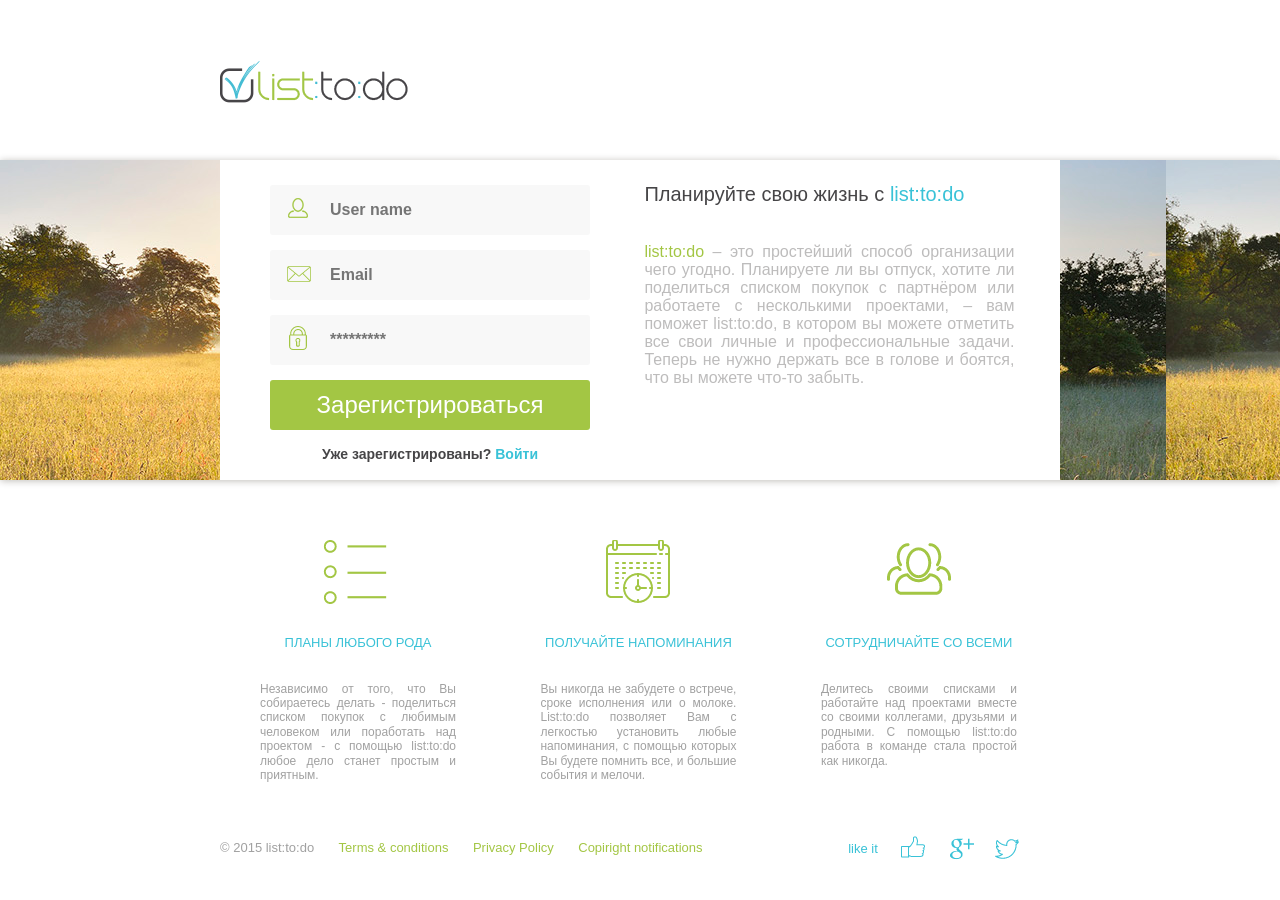
==== commit 1a0bfef2: "some changes" ====
--- a/index.html
+++ b/index.html
@@ -31,7 +31,7 @@
 			</div>
 			<div class="info">
 				<h1>Планируйте свою жизнь с <span>list:to:do</span></h1>
-				<p><span>List:to:do</span> – это простейший способ организации чего угодно. Планируете ли вы отпуск, хотите ли поделиться списком покупок с партнёром или работаете с несколькими проектами, – вам поможет list:to:do, в котором вы можете отметить все свои личные и профессиональные задачи. Теперь не нужно держать все в голове и боятся, что вы можете что-то забыть.</p>
+				<p><span>list:to:do</span> – это простейший способ организации чего угодно. Планируете ли вы отпуск, хотите ли поделиться списком покупок с партнёром или работаете с несколькими проектами, – вам поможет list:to:do, в котором вы можете отметить все свои личные и профессиональные задачи. Теперь не нужно держать все в голове и боятся, что вы можете что-то забыть.</p>
 			</div> <!-- .info -->
 		</div> <!-- .center-container -->
 	</div> <!-- .container -->
--- a/main.css
+++ b/main.css
@@ -40,11 +40,11 @@
 
 @keyframes appear {
   from {
-	background: white;
+	opacity: 0;
   }
 
   to {
-	background: rgb(229, 229, 229) url(images/loginBG.jpg) -200px -200px;
+	opacity: 1;
   }
 }
 
@@ -63,10 +63,10 @@
 }
 
 .center{
-	background: rgb(229, 229, 229) url(images/loginBG.jpg) -200px -200px;
+
 	box-shadow: 0px 1px 7.6px 0.4px rgba(32, 22, 0, 0.32);
 	height: 320px;
-	
+	background: rgb(229, 229, 229) url(images/loginBG.jpg) -200px -200px;
 	animation: appear 1.5s;
 }
 
@@ -115,7 +115,13 @@
 	background: #f8f8f8 url(images/icons1.png) no-repeat 16px 13px;
 	font-weight: bold;
 	margin-bottom: 15px;
-}
+	border-radius: 3px;
+}
+
+.form:onfocus input{
+	
+}
+
 
 .form .email{
 	background-position: 16px -44px;
@@ -176,6 +182,7 @@
 	color: #bdbcbc;
 	line-height: 1.125;
 	width: 370px;
+	text-align: justify;
 }
 
 .bottom{
@@ -198,7 +205,13 @@
 	width: 90px;
 	height: 65px;
 	margin: 0 auto 30px;
-}
+	cursor: pointer;
+}
+
+.thumb .img:hover{
+	transform: scale(1.05);
+}
+
 
 .thumb:nth-child(2) .img{
 	background-position: 13px -120px;
@@ -221,6 +234,7 @@
 	font-size: 12px;
 	color: rgb(161, 161, 161);
 	line-height: 1.2;
+	text-align: justify;
 }
 
 footer{
@@ -268,3 +282,6 @@
 	background-position: 0 -100px;
 }
 
+footer .social:hover{
+	transform: scale(1.2);
+}
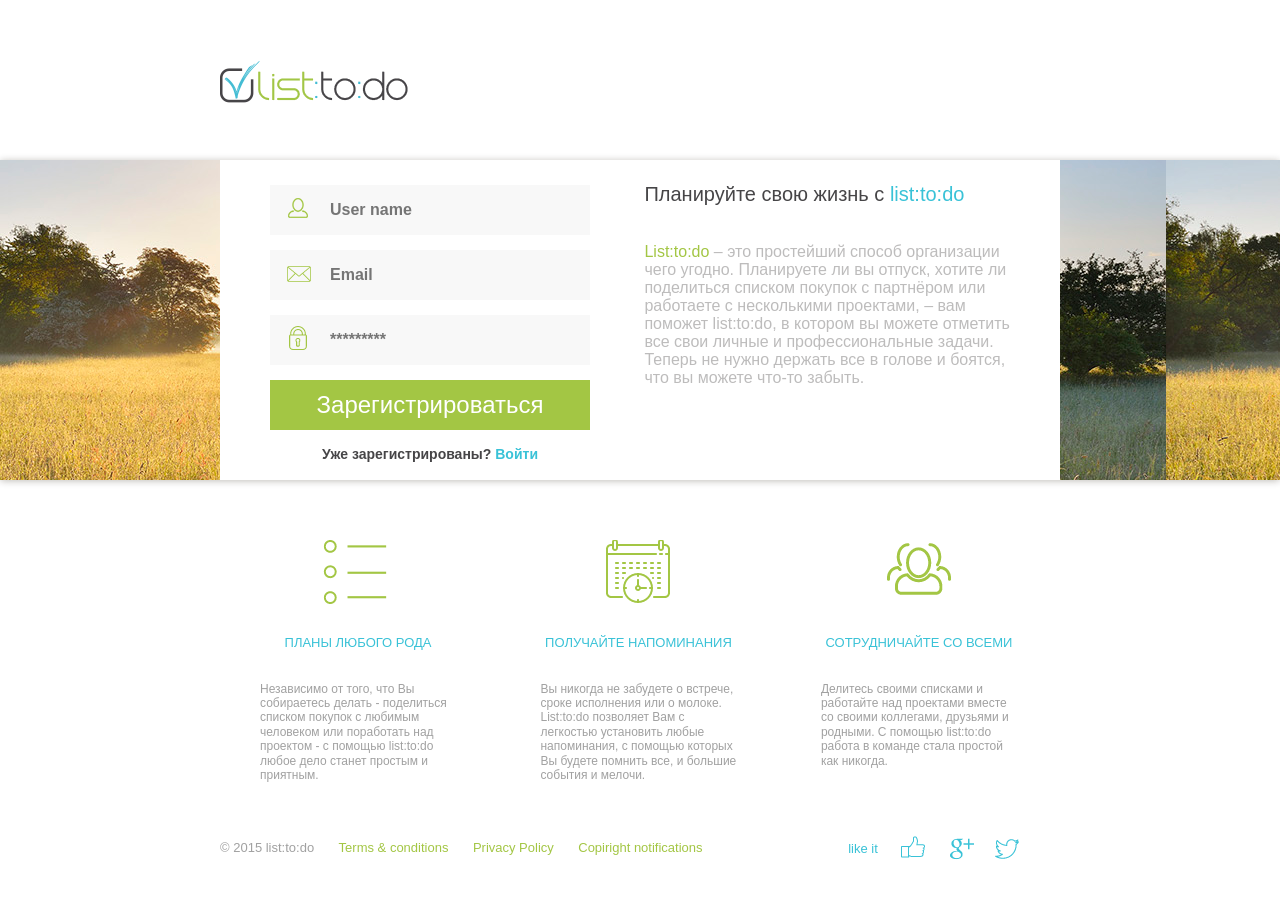
==== commit 547dbf4b: "Merge branch 'master' into develop_marina" ====
--- a/index.html
+++ b/index.html
@@ -31,7 +31,7 @@
 			</div>
 			<div class="info">
 				<h1>Планируйте свою жизнь с <span>list:to:do</span></h1>
-				<p><span>list:to:do</span> – это простейший способ организации чего угодно. Планируете ли вы отпуск, хотите ли поделиться списком покупок с партнёром или работаете с несколькими проектами, – вам поможет list:to:do, в котором вы можете отметить все свои личные и профессиональные задачи. Теперь не нужно держать все в голове и боятся, что вы можете что-то забыть.</p>
+				<p><span>List:to:do</span> – это простейший способ организации чего угодно. Планируете ли вы отпуск, хотите ли поделиться списком покупок с партнёром или работаете с несколькими проектами, – вам поможет list:to:do, в котором вы можете отметить все свои личные и профессиональные задачи. Теперь не нужно держать все в голове и боятся, что вы можете что-то забыть.</p>
 			</div> <!-- .info -->
 		</div> <!-- .center-container -->
 	</div> <!-- .container -->
--- a/main.css
+++ b/main.css
@@ -40,11 +40,11 @@
 
 @keyframes appear {
   from {
-	opacity: 0;
+	background: white;
   }
 
   to {
-	opacity: 1;
+	background: rgb(229, 229, 229) url(images/loginBG.jpg) -200px -200px;
   }
 }
 
@@ -63,10 +63,10 @@
 }
 
 .center{
-
+	background: rgb(229, 229, 229) url(images/loginBG.jpg) -200px -200px;
 	box-shadow: 0px 1px 7.6px 0.4px rgba(32, 22, 0, 0.32);
 	height: 320px;
-	background: rgb(229, 229, 229) url(images/loginBG.jpg) -200px -200px;
+	
 	animation: appear 1.5s;
 }
 
@@ -115,13 +115,7 @@
 	background: #f8f8f8 url(images/icons1.png) no-repeat 16px 13px;
 	font-weight: bold;
 	margin-bottom: 15px;
-	border-radius: 3px;
-}
-
-.form:onfocus input{
-	
-}
-
+}
 
 .form .email{
 	background-position: 16px -44px;
@@ -182,7 +176,6 @@
 	color: #bdbcbc;
 	line-height: 1.125;
 	width: 370px;
-	text-align: justify;
 }
 
 .bottom{
@@ -205,13 +198,7 @@
 	width: 90px;
 	height: 65px;
 	margin: 0 auto 30px;
-	cursor: pointer;
-}
-
-.thumb .img:hover{
-	transform: scale(1.05);
-}
-
+}
 
 .thumb:nth-child(2) .img{
 	background-position: 13px -120px;
@@ -234,7 +221,6 @@
 	font-size: 12px;
 	color: rgb(161, 161, 161);
 	line-height: 1.2;
-	text-align: justify;
 }
 
 footer{
@@ -282,6 +268,3 @@
 	background-position: 0 -100px;
 }
 
-footer .social:hover{
-	transform: scale(1.2);
-}
